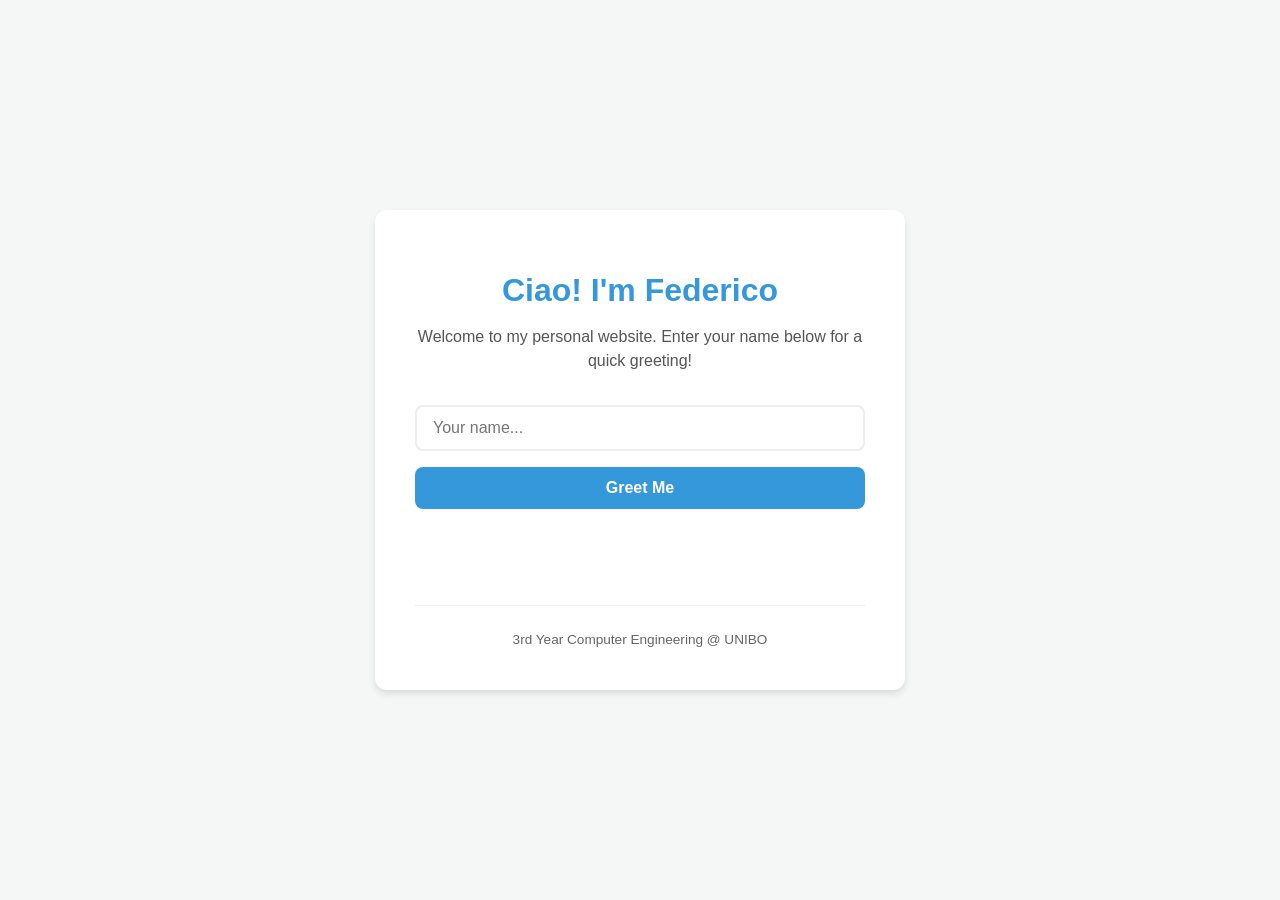
==== index.html @ b223362f "Initial setup: Personal website boilerplate with GitHub Pages workflow" ====
<!DOCTYPE html>
<html lang="en">
<head>
    <meta charset="UTF-8">
    <meta name="viewport" content="width=device-width, initial-scale=1.0">
    <title>Federico Porpora | Personal Website</title>
    <link rel="stylesheet" href="style.css">
</head>
<body>
    <div class="container">
        <h1>Ciao! I'm Federico</h1>
        <p>Welcome to my personal website. Enter your name below for a quick greeting!</p>
        
        <div class="form-group">
            <input type="text" id="nameInput" placeholder="Your name..." autocomplete="off">
            <button id="greetButton">Greet Me</button>
        </div>
        
        <div id="greetingMessage" class="message-area"></div>
        
        <div class="footer">
            <p>3rd Year Computer Engineering @ UNIBO</p>
        </div>
    </div>
    <script src="script.js"></script>
</body>
</html>
---- style.css ----
:root {
    --primary-color: #3498db;
    --hover-color: #2980b9;
    --bg-color: #f4f7f6;
    --card-bg: #ffffff;
    --text-color: #333333;
    --footer-text: #666;
}

body {
    font-family: -apple-system, BlinkMacSystemFont, "Segoe UI", Roboto, Helvetica, Arial, sans-serif;
    background-color: var(--bg-color);
    color: var(--text-color);
    display: flex;
    justify-content: center;
    align-items: center;
    height: 100vh;
    margin: 0;
}

.container {
    background-color: var(--card-bg);
    padding: 2.5rem;
    border-radius: 12px;
    box-shadow: 0 4px 6px rgba(0, 0, 0, 0.1);
    text-align: center;
    max-width: 450px;
    width: 90%;
}

h1 {
    margin-bottom: 0.5rem;
    color: var(--primary-color);
}

p {
    margin-bottom: 2rem;
    color: #555;
    line-height: 1.5;
}

.form-group {
    display: flex;
    flex-direction: column;
    gap: 1rem;
}

input[type="text"] {
    padding: 12px 16px;
    border: 2px solid #eee;
    border-radius: 8px;
    font-size: 1rem;
    outline: none;
    transition: border-color 0.3s;
}

input[type="text"]:focus {
    border-color: var(--primary-color);
}

button {
    padding: 12px 24px;
    background-color: var(--primary-color);
    color: white;
    border: none;
    border-radius: 8px;
    font-size: 1rem;
    font-weight: 600;
    cursor: pointer;
    transition: background-color 0.3s, transform 0.1s;
}

button:hover {
    background-color: var(--hover-color);
}

button:active {
    transform: scale(0.98);
}

.message-area {
    margin-top: 2rem;
    font-size: 1.25rem;
    font-weight: 500;
    min-height: 1.5rem;
}

.footer {
    margin-top: 2.5rem;
    padding-top: 1.5rem;
    border-top: 1px solid #eee;
}

.footer p {
    font-size: 0.85rem;
    color: var(--footer-text);
    margin: 0;
}
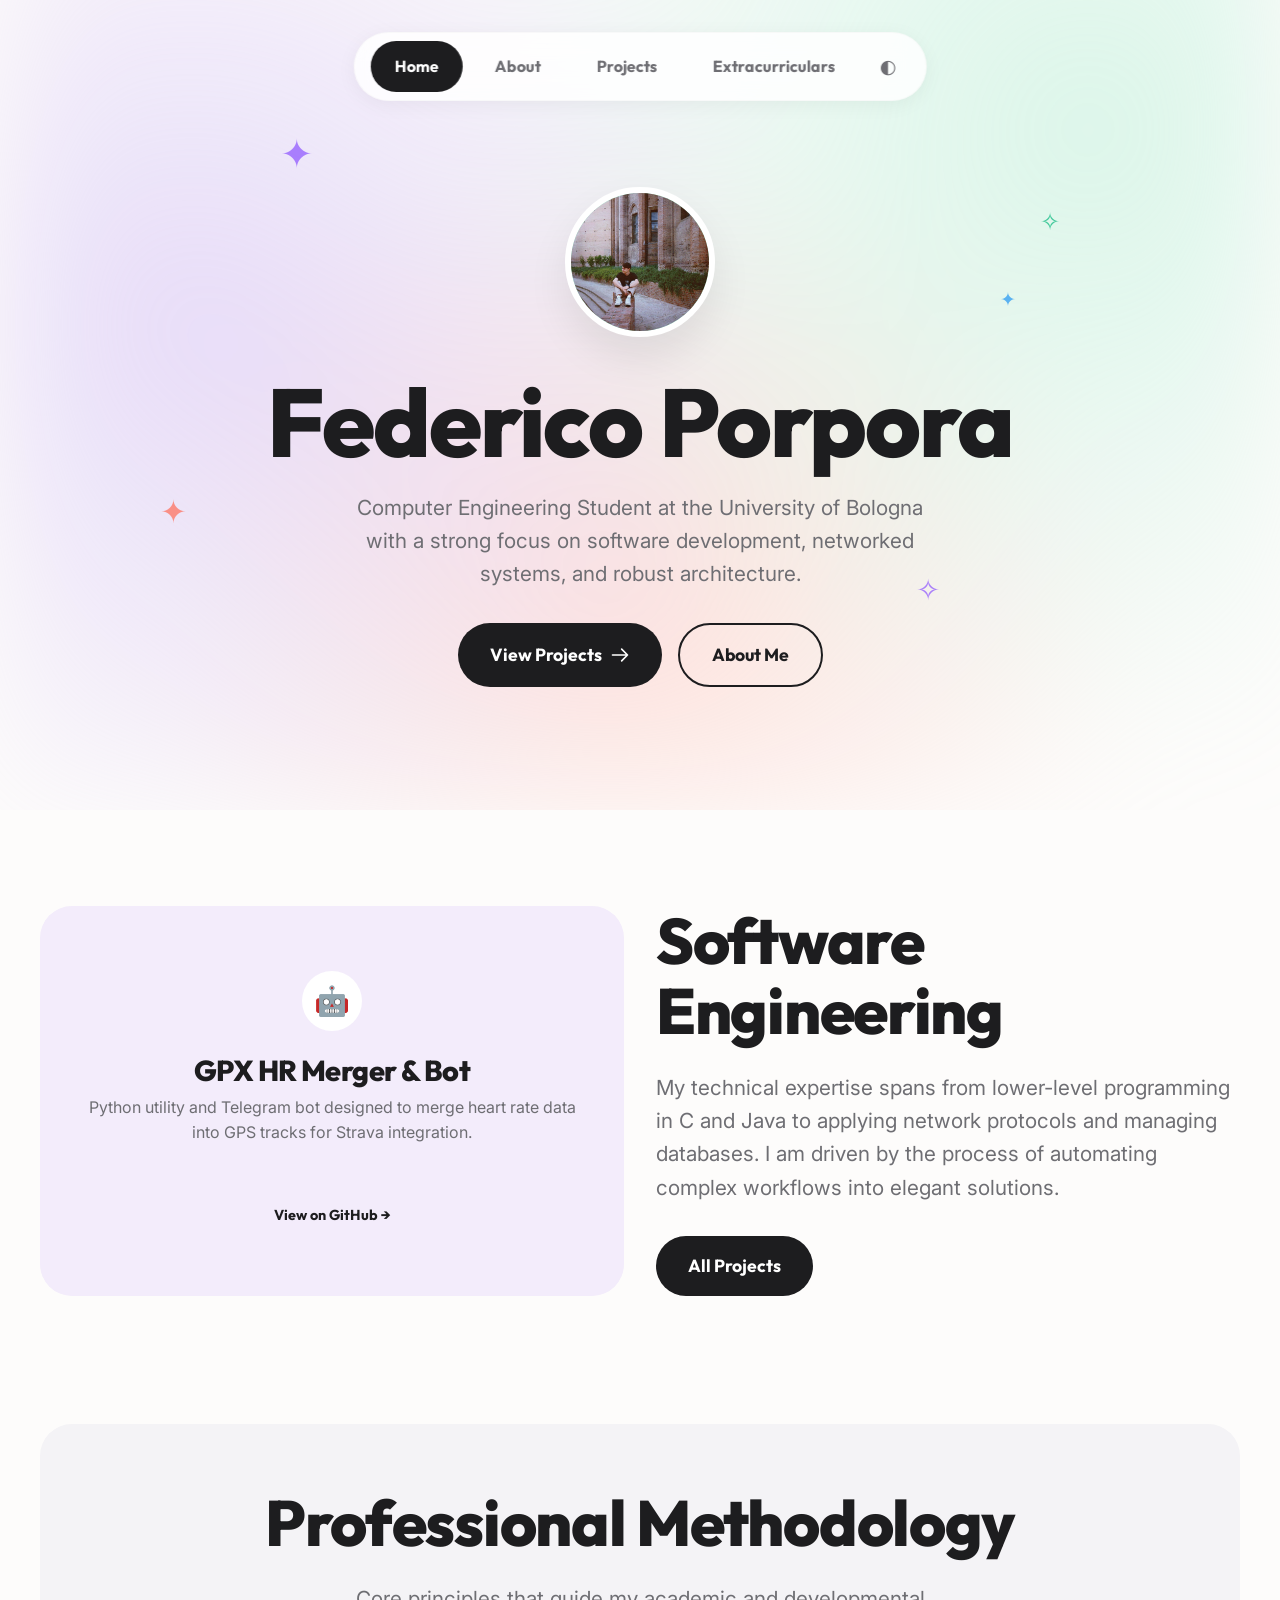
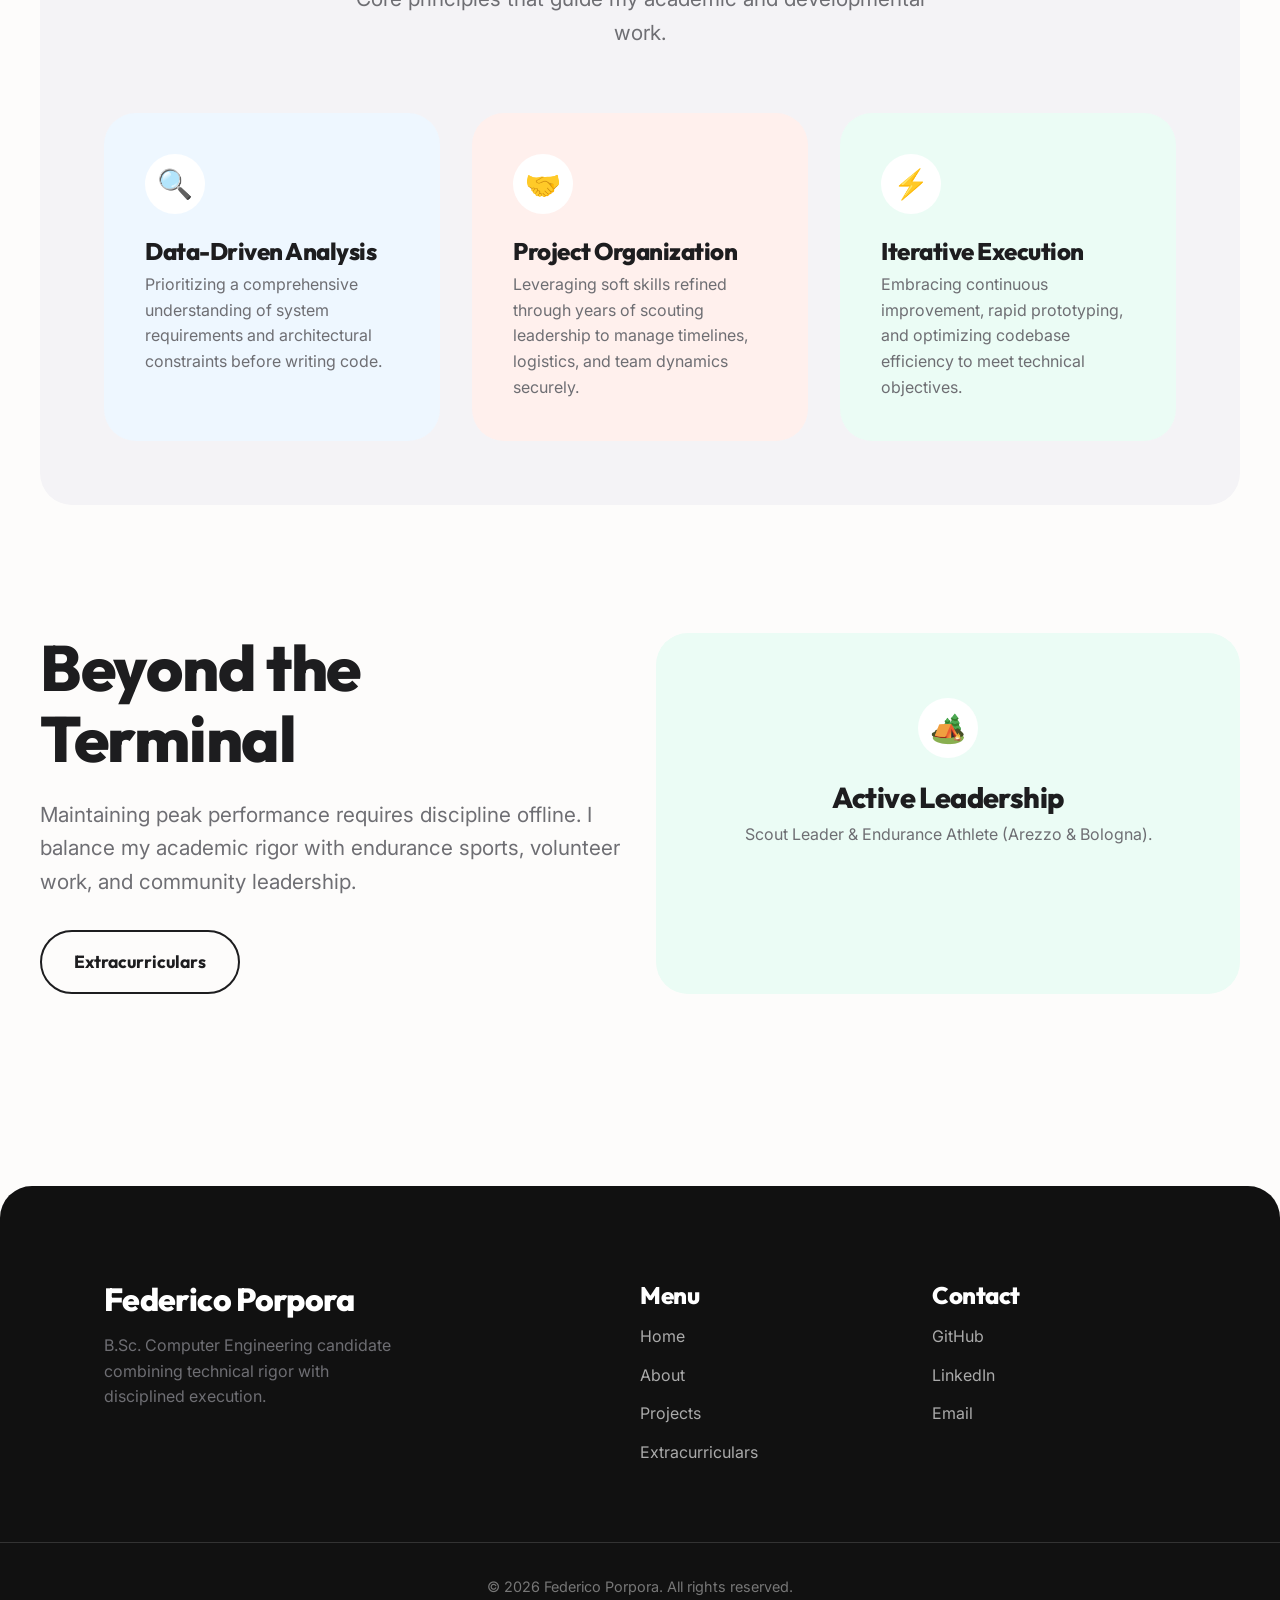
==== commit 1e5c46a7: "updated website following cv" ====
--- a/index.html
+++ b/index.html
@@ -3,25 +3,128 @@
 <head>
     <meta charset="UTF-8">
     <meta name="viewport" content="width=device-width, initial-scale=1.0">
-    <title>Federico Porpora | Personal Website</title>
+    <title>Federico Porpora | Computer Engineer</title>
+    <link href="https://fonts.googleapis.com/css2?family=Inter:wght@400;500;700&family=Outfit:wght@700;800;900&display=swap" rel="stylesheet">
     <link rel="stylesheet" href="style.css">
 </head>
 <body>
-    <div class="container">
-        <h1>Ciao! I'm Federico</h1>
-        <p>Welcome to my personal website. Enter your name below for a quick greeting!</p>
-        
-        <div class="form-group">
-            <input type="text" id="nameInput" placeholder="Your name..." autocomplete="off">
-            <button id="greetButton">Greet Me</button>
+    <nav>
+        <a href="index.html" class="active">Home</a>
+        <a href="about.html">About</a>
+        <a href="projects.html">Projects</a>
+        <a href="hobbies.html">Extracurriculars</a>
+        <button id="theme-toggle" class="theme-toggle" aria-label="Toggle dark mode">◐</button>
+    </nav>
+    <main>
+        <div class="hero-wrapper">
+            <div class="hero-gradient"></div>
+            <section class="hero container hero-content">
+                <div class="star">✦</div>
+                <div class="star">✧</div>
+                <div class="star">✦</div>
+                <div class="star">✧</div>
+                <div class="star">✦</div>
+                
+                <div class="avatar-container reveal">
+                    <img src="assets/profile.jpg" alt="Federico Porpora" style="width: 100%; height: 100%; object-fit: cover; object-position: center;">
+                </div>
+                <h1 class="hero-title reveal" style="transition-delay: 0.1s;">Federico Porpora</h1>
+                <p class="lead-text reveal" style="transition-delay: 0.2s;">Computer Engineering Student at the University of Bologna with a strong focus on software development, networked systems, and robust architecture.</p>
+                <div class="hero-btns reveal" style="transition-delay: 0.3s;">
+                    <a href="projects.html" class="btn btn-primary">
+                        View Projects
+                        <svg fill="none" stroke="currentColor" viewBox="0 0 24 24" xmlns="http://www.w3.org/2000/svg"><path stroke-linecap="round" stroke-linejoin="round" stroke-width="2" d="M14 5l7 7m0 0l-7 7m7-7H3"></path></svg>
+                    </a>
+                    <a href="about.html" class="btn btn-outline">About Me</a>
+                </div>
+            </section>
         </div>
-        
-        <div id="greetingMessage" class="message-area"></div>
-        
-        <div class="footer">
-            <p>3rd Year Computer Engineering @ UNIBO</p>
+
+        <section class="section-pad container reveal" style="margin-bottom: 2rem;">
+            <div class="grid-2 align-center">
+                <!-- Highlighted GPX Merger -->
+                <div class="bento-card card-purple text-center" style="padding: 4rem 2rem;">
+                    <div class="card-icon" style="margin: 0 auto 1.5rem;">🤖</div>
+                    <h3 class="card-title">GPX HR Merger & Bot</h3>
+                    <p class="card-desc">Python utility and Telegram bot designed to merge heart rate data into GPS tracks for Strava integration.</p>
+                    <a href="https://github.com/federicoporpora/gpx-telegram-bot" target="_blank" class="project-link" style="font-size: 0.9rem;">View on GitHub &rarr;</a>
+                </div>
+                <div>
+                    <h2 class="section-title">Software Engineering</h2>
+                    <p class="lead-text" style="margin-bottom: 2rem;">My technical expertise spans from lower-level programming in C and Java to applying network protocols and managing databases. I am driven by the process of automating complex workflows into elegant solutions.</p>
+                    <a href="projects.html" class="btn btn-primary">All Projects</a>
+                </div>
+            </div>
+        </section>
+
+        <section class="section-pad container bg-alt reveal" style="padding: 4rem 5%; border-radius: var(--border-radius-lg); margin-bottom: 2rem;">
+            <div class="text-center mb-4">
+                <h2 class="section-title">Professional Methodology</h2>
+                <p class="lead-text" style="margin: 0 auto;">Core principles that guide my academic and developmental work.</p>
+            </div>
+            <div class="grid-3">
+                <div class="bento-card card-blue">
+                    <div class="card-icon">🔍</div>
+                    <h3 class="card-title" style="font-size: 1.5rem;">Data-Driven Analysis</h3>
+                    <p class="card-desc">Prioritizing a comprehensive understanding of system requirements and architectural constraints before writing code.</p>
+                </div>
+                <div class="bento-card card-coral">
+                    <div class="card-icon">🤝</div>
+                    <h3 class="card-title" style="font-size: 1.5rem;">Project Organization</h3>
+                    <p class="card-desc">Leveraging soft skills refined through years of scouting leadership to manage timelines, logistics, and team dynamics securely.</p>
+                </div>
+                <div class="bento-card card-mint">
+                    <div class="card-icon">⚡</div>
+                    <h3 class="card-title" style="font-size: 1.5rem;">Iterative Execution</h3>
+                    <p class="card-desc">Embracing continuous improvement, rapid prototyping, and optimizing codebase efficiency to meet technical objectives.</p>
+                </div>
+            </div>
+        </section>
+
+        <section class="section-pad container reveal" style="margin-bottom: 4rem;">
+            <div class="grid-2 align-center">
+                <div>
+                    <h2 class="section-title">Beyond the Terminal</h2>
+                    <p class="lead-text" style="margin-bottom: 2rem;">Maintaining peak performance requires discipline offline. I balance my academic rigor with endurance sports, volunteer work, and community leadership.</p>
+                    <a href="hobbies.html" class="btn btn-outline">Extracurriculars</a>
+                </div>
+                <div class="bento-card card-mint text-center" style="padding: 4rem 2rem;">
+                    <div class="card-icon" style="margin: 0 auto 1.5rem;">🏕️</div>
+                    <h3 class="card-title">Active Leadership</h3>
+                    <p class="card-desc">Scout Leader & Endurance Athlete (Arezzo & Bologna).</p>
+                </div>
+            </div>
+        </section>
+    </main>
+
+    <footer>
+        <div class="container footer-grid">
+            <div>
+                <h4 class="footer-title">Federico Porpora</h4>
+                <p style="color: var(--text-muted); max-width: 300px;">B.Sc. Computer Engineering candidate combining technical rigor with disciplined execution.</p>
+            </div>
+            <div>
+                <h4 class="footer-title" style="font-size: 1.5rem;">Menu</h4>
+                <ul class="footer-list">
+                    <li><a href="index.html">Home</a></li>
+                    <li><a href="about.html">About</a></li>
+                    <li><a href="projects.html">Projects</a></li>
+                    <li><a href="hobbies.html">Extracurriculars</a></li>
+                </ul>
+            </div>
+            <div>
+                <h4 class="footer-title" style="font-size: 1.5rem;">Contact</h4>
+                <ul class="footer-list">
+                    <li><a href="https://github.com/federicoporpora" target="_blank">GitHub</a></li>
+                    <li><a href="https://linkedin.com/in/federicoporpora" target="_blank">LinkedIn</a></li>
+                    <li><a href="mailto:porporafederico@gmail.com">Email</a></li>
+                </ul>
+            </div>
         </div>
-    </div>
+        <div class="footer-bottom">
+            &copy; <span id="current-year">2026</span> Federico Porpora. All rights reserved.
+        </div>
+    </footer>
     <script src="script.js"></script>
 </body>
 </html>
--- a/style.css
+++ b/style.css
@@ -1,98 +1,404 @@
+/* style.css */
 :root {
-    --primary-color: #3498db;
-    --hover-color: #2980b9;
-    --bg-color: #f4f7f6;
+    --bg: #fdfcfb;
+    --bg-alt: #f4f3f6;
+    --text-main: #1d1d1f;
+    --text-muted: #6e6e73;
+    
+    --accent-purple: #cbb4f6;
+    --accent-purple-dark: #8c52ff;
+    
+    --accent-mint: #b0eed4;
+    --accent-mint-dark: #00b67a;
+    
+    --accent-coral: #ffc4ba;
+    --accent-coral-dark: #ff6b57;
+    
+    --accent-blue: #bde0fe;
+    --accent-blue-dark: #2196f3;
+
+    --btn-bg: #1d1d1f;
+    --btn-text: #ffffff;
+    
+    --nav-bg: rgba(255, 255, 255, 0.85);
+
+    --border-radius-lg: 32px;
+    --border-radius-md: 20px;
+    --border-radius-sm: 12px;
+    
+    --transition: all 0.3s cubic-bezier(0.25, 0.8, 0.25, 1);
+    
     --card-bg: #ffffff;
-    --text-color: #333333;
-    --footer-text: #666;
-}
-
+    --card-border: rgba(0,0,0,0.04);
+    
+    --icon-bg: #ffffff;
+    --icon-color: #1d1d1f;
+
+    --card-purple-bg: #f3ecfb;
+    --card-mint-bg: #ebfcf5;
+    --card-coral-bg: #fff0ed;
+    --card-blue-bg: #eef7ff;
+    
+    --footer-bg: #111111;
+    --footer-text: #ffffff;
+}
+
+[data-theme="dark"] {
+    --bg: #111111;
+    --bg-alt: #161618;
+    --text-main: #f5f5f7;
+    --text-muted: #a1a1a6;
+    
+    --accent-purple: #5e3a96;
+    --accent-purple-dark: #9f7aea;
+    
+    --accent-mint: #257a5e;
+    --accent-mint-dark: #48bb78;
+    
+    --accent-coral: #964232;
+    --accent-coral-dark: #f56565;
+    
+    --accent-blue: #2a6496;
+    --accent-blue-dark: #4299e1;
+
+    --btn-bg: #f5f5f7;
+    --btn-text: #111111;
+    
+    --nav-bg: rgba(20, 20, 20, 0.85);
+    
+    --card-bg: #1c1c1e;
+    --card-border: rgba(255,255,255,0.05);
+    
+    --icon-bg: #333333;
+    --icon-color: #ffffff;
+
+    --card-purple-bg: #2a1f3d;
+    --card-mint-bg: #1f3d32;
+    --card-coral-bg: #3d231f;
+    --card-blue-bg: #1f2a3d;
+    
+    --footer-bg: #000000;
+}
+/* Base */
+* { box-sizing: border-box; margin: 0; padding: 0; }
 body {
-    font-family: -apple-system, BlinkMacSystemFont, "Segoe UI", Roboto, Helvetica, Arial, sans-serif;
-    background-color: var(--bg-color);
-    color: var(--text-color);
-    display: flex;
+    font-family: 'Inter', sans-serif;
+    background-color: var(--bg);
+    color: var(--text-main);
+    line-height: 1.6;
+    overflow-x: hidden;
+    transition: background-color 0.3s ease, color 0.3s ease;
+}
+
+.bg-alt { background-color: var(--bg-alt) !important; }
+
+h1, h2, h3, h4, h5, h6, .brand-font {
+    font-family: 'Outfit', sans-serif;
+    font-weight: 800;
+    line-height: 1.1;
+    letter-spacing: -0.02em;
+}
+
+a { text-decoration: none; color: inherit; }
+img { max-width: 100%; display: block; }
+.container { max-width: 1200px; margin: 0 auto; padding: 0 5%; }
+.text-center { text-align: center; }
+
+/* Typography */
+.hero-title { font-size: clamp(3rem, 8vw, 6rem); margin-bottom: 1rem; color: var(--text-main); }
+.section-title { font-size: clamp(2.5rem, 5vw, 4rem); margin-bottom: 1.5rem; color: var(--text-main); }
+.lead-text { font-size: clamp(1.1rem, 2vw, 1.3rem); color: var(--text-muted); max-width: 600px; }
+.bold-muted { font-weight: 700; color: var(--text-muted); text-transform: uppercase; letter-spacing: 0.05em; font-size: 0.9rem; }
+
+/* Navigation */
+nav {
+    position: fixed;
+    top: 2rem;
+    left: 50%;
+    transform: translateX(-50%);
+    background: var(--nav-bg);
+    backdrop-filter: blur(12px);
+    -webkit-backdrop-filter: blur(12px);
+    padding: 0.5rem 1rem;
+    border-radius: 100px;
+    box-shadow: 0 4px 20px rgba(0,0,0,0.05);
+    z-index: 1000;
+    display: flex;
+    gap: 0.5rem;
+    border: 1px solid rgba(0,0,0,0.02);
+    align-items: center;
+}
+nav a {
+    font-family: 'Outfit', sans-serif;
+    font-weight: 700;
+    padding: 0.8rem 1.5rem;
+    border-radius: 100px;
+    color: var(--text-muted);
+    transition: var(--transition);
+}
+nav a:hover { color: var(--text-main); }
+nav a.active {
+    background: var(--btn-bg);
+    color: var(--btn-text);
+}
+.theme-toggle {
+    background: none;
+    border: none;
+    font-size: 1.2rem;
+    cursor: pointer;
+    color: var(--text-muted);
+    padding: 0.5rem 0.8rem;
+    display: flex;
+    align-items: center;
+    border-radius: 100px;
+    transition: var(--transition);
+}
+.theme-toggle:hover {
+    color: var(--text-main);
+    transform: rotate(15deg);
+}
+
+@media (max-width: 768px) {
+    nav a { padding: 0.6rem 0.8rem; font-size: 0.9rem; }
+    nav { top: 1rem; width: 95%; justify-content: center; }
+}
+
+/* Hero Wrapper & Gradients */
+.hero-wrapper {
+    position: relative;
+    overflow: hidden;
+    background: transparent;
+}
+
+.hero-gradient {
+    position: absolute;
+    top: -20%;
+    left: 0;
+    width: 100%;
+    height: 120%;
+    background: radial-gradient(circle at 15% 50%, rgba(203, 180, 246, 0.45), transparent 50%),
+                radial-gradient(circle at 85% 30%, rgba(176, 238, 212, 0.45), transparent 50%),
+                radial-gradient(circle at 50% 80%, rgba(255, 196, 186, 0.45), transparent 50%);
+    filter: blur(60px);
+    z-index: 0;
+    pointer-events: none;
+    transition: background 0.5s ease;
+}
+
+[data-theme="dark"] .hero-gradient {
+    background: radial-gradient(circle at 15% 50%, rgba(94, 58, 150, 0.3), transparent 50%),
+                radial-gradient(circle at 85% 30%, rgba(37, 122, 94, 0.3), transparent 50%),
+                radial-gradient(circle at 50% 80%, rgba(150, 66, 50, 0.3), transparent 50%);
+}
+
+.hero-content {
+    position: relative;
+    z-index: 1;
+}
+
+.hero {
+    min-height: 90vh;
+    display: flex;
+    flex-direction: column;
+    align-items: center;
     justify-content: center;
+    padding-top: 8rem;
+    padding-bottom: 4rem;
+    text-align: center;
+}
+
+/* Floating Stars */
+.star {
+    position: absolute;
+    color: var(--accent-purple-dark);
+    font-size: 1.5rem;
+    animation: float 6s ease-in-out infinite;
+    opacity: 0.7;
+    z-index: 0;
+}
+.star:nth-child(1) { top: 15%; left: 20%; animation-delay: 0s; font-size: 2.5rem;}
+.star:nth-child(2) { top: 25%; right: 15%; animation-delay: 1s; font-size: 1.5rem; color: var(--accent-mint-dark);}
+.star:nth-child(3) { top: 60%; left: 10%; animation-delay: 2s; font-size: 2rem; color: var(--accent-coral-dark);}
+.star:nth-child(4) { top: 70%; right: 25%; animation-delay: 3s; font-size: 1.8rem; }
+.star:nth-child(5) { top: 35%; left: 80%; animation-delay: 4s; font-size: 1.2rem; color: var(--accent-blue-dark);}
+
+@keyframes float {
+    0% { transform: translateY(0px) rotate(0deg); }
+    50% { transform: translateY(-20px) rotate(10deg); }
+    100% { transform: translateY(0px) rotate(0deg); }
+}
+
+.hero-btns {
+    display: flex;
+    gap: 1rem;
+    margin-top: 2rem;
+    justify-content: center;
+    flex-wrap: wrap;
+}
+
+/* Buttons */
+.btn {
+    display: inline-flex;
     align-items: center;
-    height: 100vh;
-    margin: 0;
-}
-
-.container {
-    background-color: var(--card-bg);
+    justify-content: center;
+    padding: 1rem 2rem;
+    font-family: 'Outfit', sans-serif;
+    font-weight: 700;
+    font-size: 1.1rem;
+    border-radius: 100px;
+    transition: var(--transition);
+    border: none;
+    cursor: pointer;
+    gap: 0.5rem;
+}
+.btn svg { width: 20px; height: 20px; }
+.btn-primary {
+    background: var(--btn-bg);
+    color: var(--btn-text);
+}
+.btn-primary:hover {
+    transform: translateY(-3px) scale(1.02);
+    box-shadow: 0 10px 20px rgba(0,0,0,0.1);
+}
+.btn-outline {
+    background: transparent;
+    border: 2px solid var(--text-main);
+    color: var(--text-main);
+}
+.btn-outline:hover {
+    background: var(--text-main);
+    color: var(--btn-text);
+    transform: translateY(-3px) scale(1.02);
+}
+
+/* Avatars & Images */
+.avatar-container {
+    width: 150px;
+    height: 150px;
+    margin: 0 auto 2rem;
+    border-radius: 50%;
+    overflow: hidden;
+    background: var(--accent-mint);
+    border: 6px solid var(--card-bg);
+    box-shadow: 0 20px 40px rgba(0,0,0,0.08);
+}
+.avatar-container img { width: 100%; height: 100%; object-fit: cover; }
+.arch-container {
+    border-radius: 200px 200px 0 0;
+    overflow: hidden;
+    background: var(--accent-blue);
+    position: relative;
+    aspect-ratio: 3/4;
+    width: 100%;
+    max-width: 400px;
+    margin: 0 auto;
+    border: 8px solid var(--card-bg);
+    box-shadow: 0 20px 40px rgba(0,0,0,0.05);
+}
+
+/* Grid Layouts */
+.grid-2, .grid-3, .grid-4 { display: grid; grid-template-columns: 1fr; gap: 2rem; }
+@media (min-width: 768px) {
+    .grid-2 { grid-template-columns: 1fr 1fr; }
+    .grid-3 { grid-template-columns: repeat(3, 1fr); }
+    .grid-4 { grid-template-columns: repeat(2, 1fr); gap: 2rem; }
+}
+@media (min-width: 1024px) {
+    .grid-4 { grid-template-columns: repeat(4, 1fr); }
+}
+
+/* Cards */
+.bento-card {
+    background: var(--card-bg);
+    border-radius: var(--border-radius-lg);
     padding: 2.5rem;
-    border-radius: 12px;
-    box-shadow: 0 4px 6px rgba(0, 0, 0, 0.1);
-    text-align: center;
-    max-width: 450px;
-    width: 90%;
-}
-
-h1 {
-    margin-bottom: 0.5rem;
-    color: var(--primary-color);
-}
-
-p {
-    margin-bottom: 2rem;
-    color: #555;
-    line-height: 1.5;
-}
-
-.form-group {
+    transition: var(--transition);
+    position: relative;
+    overflow: hidden;
+    border: 1px solid var(--card-border);
     display: flex;
     flex-direction: column;
-    gap: 1rem;
-}
-
-input[type="text"] {
-    padding: 12px 16px;
-    border: 2px solid #eee;
-    border-radius: 8px;
-    font-size: 1rem;
-    outline: none;
-    transition: border-color 0.3s;
-}
-
-input[type="text"]:focus {
-    border-color: var(--primary-color);
-}
-
-button {
-    padding: 12px 24px;
-    background-color: var(--primary-color);
-    color: white;
-    border: none;
-    border-radius: 8px;
-    font-size: 1rem;
-    font-weight: 600;
-    cursor: pointer;
-    transition: background-color 0.3s, transform 0.1s;
-}
-
-button:hover {
-    background-color: var(--hover-color);
-}
-
-button:active {
-    transform: scale(0.98);
-}
-
-.message-area {
-    margin-top: 2rem;
-    font-size: 1.25rem;
-    font-weight: 500;
-    min-height: 1.5rem;
-}
-
-.footer {
-    margin-top: 2.5rem;
-    padding-top: 1.5rem;
-    border-top: 1px solid #eee;
-}
-
-.footer p {
-    font-size: 0.85rem;
-    color: var(--footer-text);
-    margin: 0;
-}
+    height: 100%;
+}
+.bento-card:hover {
+    transform: translateY(-5px);
+    box-shadow: 0 20px 40px rgba(0,0,0,0.05);
+}
+.card-icon {
+    width: 60px;
+    height: 60px;
+    border-radius: 50%;
+    display: flex;
+    align-items: center;
+    justify-content: center;
+    font-size: 1.8rem;
+    margin-bottom: 1.5rem;
+    background: var(--icon-bg);
+    color: var(--icon-color);
+}
+.card-title { font-size: 1.8rem; margin-bottom: 0.5rem; color: var(--text-main); }
+.card-desc { color: var(--text-muted); flex-grow: 1; }
+
+.card-purple { background-color: var(--card-purple-bg); border-color: transparent; }
+.card-mint { background-color: var(--card-mint-bg); border-color: transparent; }
+.card-coral { background-color: var(--card-coral-bg); border-color: transparent; }
+.card-blue { background-color: var(--card-blue-bg); border-color: transparent; }
+
+/* Timeline */
+.timeline { position: relative; padding-left: 2rem; border-left: 3px solid var(--accent-purple); margin: 3rem 0; }
+.timeline-item { position: relative; margin-bottom: 3rem; }
+.timeline-dot {
+    position: absolute; left: -2.7rem; top: 0; width: 20px; height: 20px;
+    border-radius: 50%; background: var(--bg); border: 4px solid var(--accent-purple);
+}
+.timeline-date { font-family: 'Outfit'; font-weight: 800; color: var(--accent-purple-dark); font-size: 1.2rem; margin-bottom: 0.2rem; }
+.timeline-title { font-size: 1.4rem; margin-bottom: 0.5rem; color: var(--text-main); }
+
+/* Tags */
+.tag-container { display: flex; flex-wrap: wrap; gap: 0.8rem; margin-top: 1.5rem; }
+.tag {
+    background: var(--card-bg); padding: 0.6rem 1.2rem; border-radius: 100px;
+    font-family: 'Outfit'; font-size: 0.9rem; font-weight: 700;
+    box-shadow: 0 4px 10px rgba(0,0,0,0.03); color: var(--text-main); border: 1px solid var(--card-border);
+}
+
+/* Footer */
+footer {
+    background: var(--footer-bg); color: var(--footer-text);
+    padding: 6rem 0 3rem; margin-top: 6rem;
+    border-radius: var(--border-radius-lg) var(--border-radius-lg) 0 0;
+}
+.footer-grid { display: grid; grid-template-columns: 1fr; gap: 3rem; }
+@media (min-width: 768px) { .footer-grid { grid-template-columns: 2fr 1fr 1fr; } }
+.footer-title { font-size: 2rem; margin-bottom: 1rem; color: var(--footer-text);}
+footer a { color: #aaa; transition: var(--transition); }
+footer a:hover { color: var(--footer-text); }
+.footer-bottom { border-top: 1px solid #333; margin-top: 4rem; padding-top: 2rem; color: #777; font-size: 0.9rem; text-align: center; }
+.footer-list { list-style: none; }
+.footer-list li { margin-bottom: 0.8rem; }
+
+/* Utilities */
+.mb-1 { margin-bottom: 1rem; }
+.mb-2 { margin-bottom: 2rem; }
+.mb-3 { margin-bottom: 3rem; }
+.mb-4 { margin-bottom: 4rem; }
+.mt-2 { margin-top: 2rem; }
+.mt-4 { margin-top: 4rem; }
+.section-pad { padding: 6rem 0; }
+.align-center { align-items: center; }
+
+/* Animations */
+.reveal {
+    opacity: 0; transform: translateY(40px);
+    transition: all 0.8s cubic-bezier(0.25, 0.8, 0.25, 1);
+}
+.reveal.active { opacity: 1; transform: translateY(0); }
+
+/* Specific elements */
+.project-link {
+    display: inline-block; margin-top: 1.5rem;
+    font-family: 'Outfit'; font-weight: 700; color: inherit;
+    border-bottom: 2px solid transparent; padding-bottom: 2px;
+    transition: var(--transition);
+}
+.project-link:hover { border-bottom-color: currentColor; }
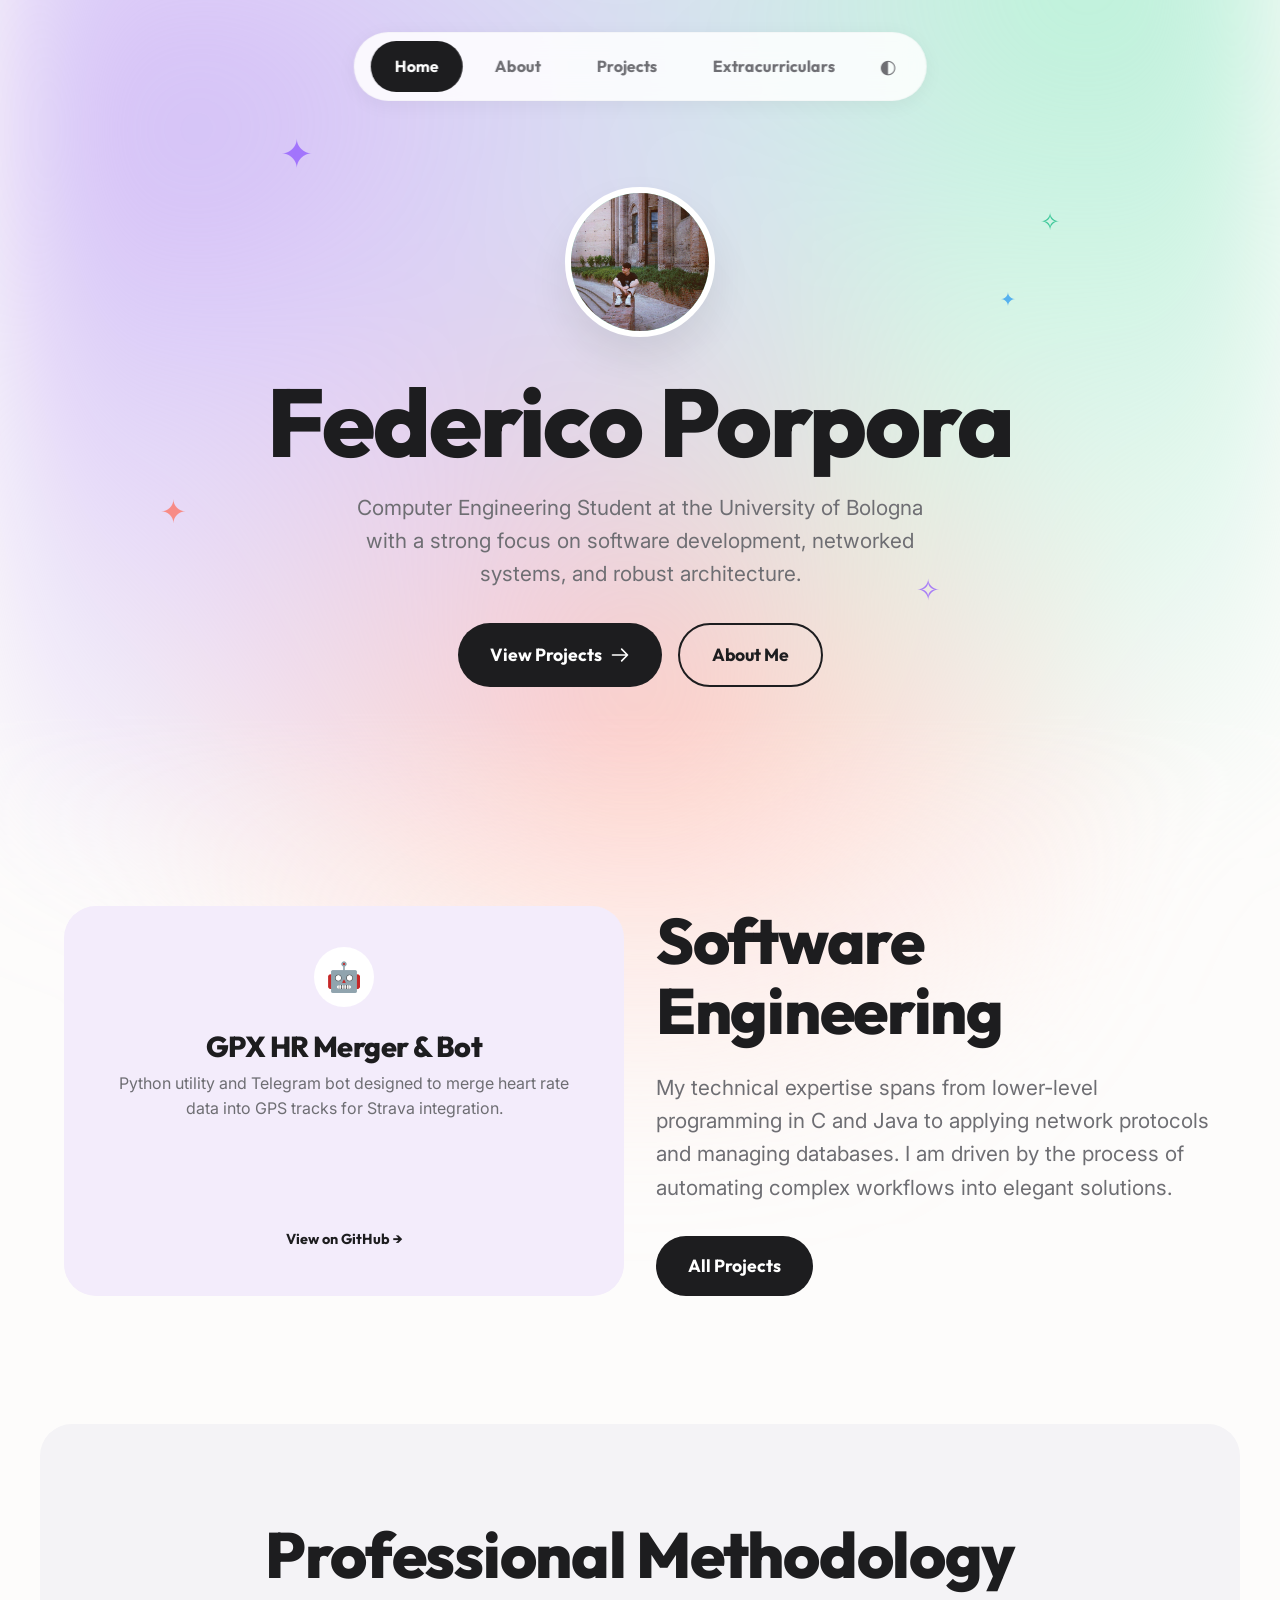
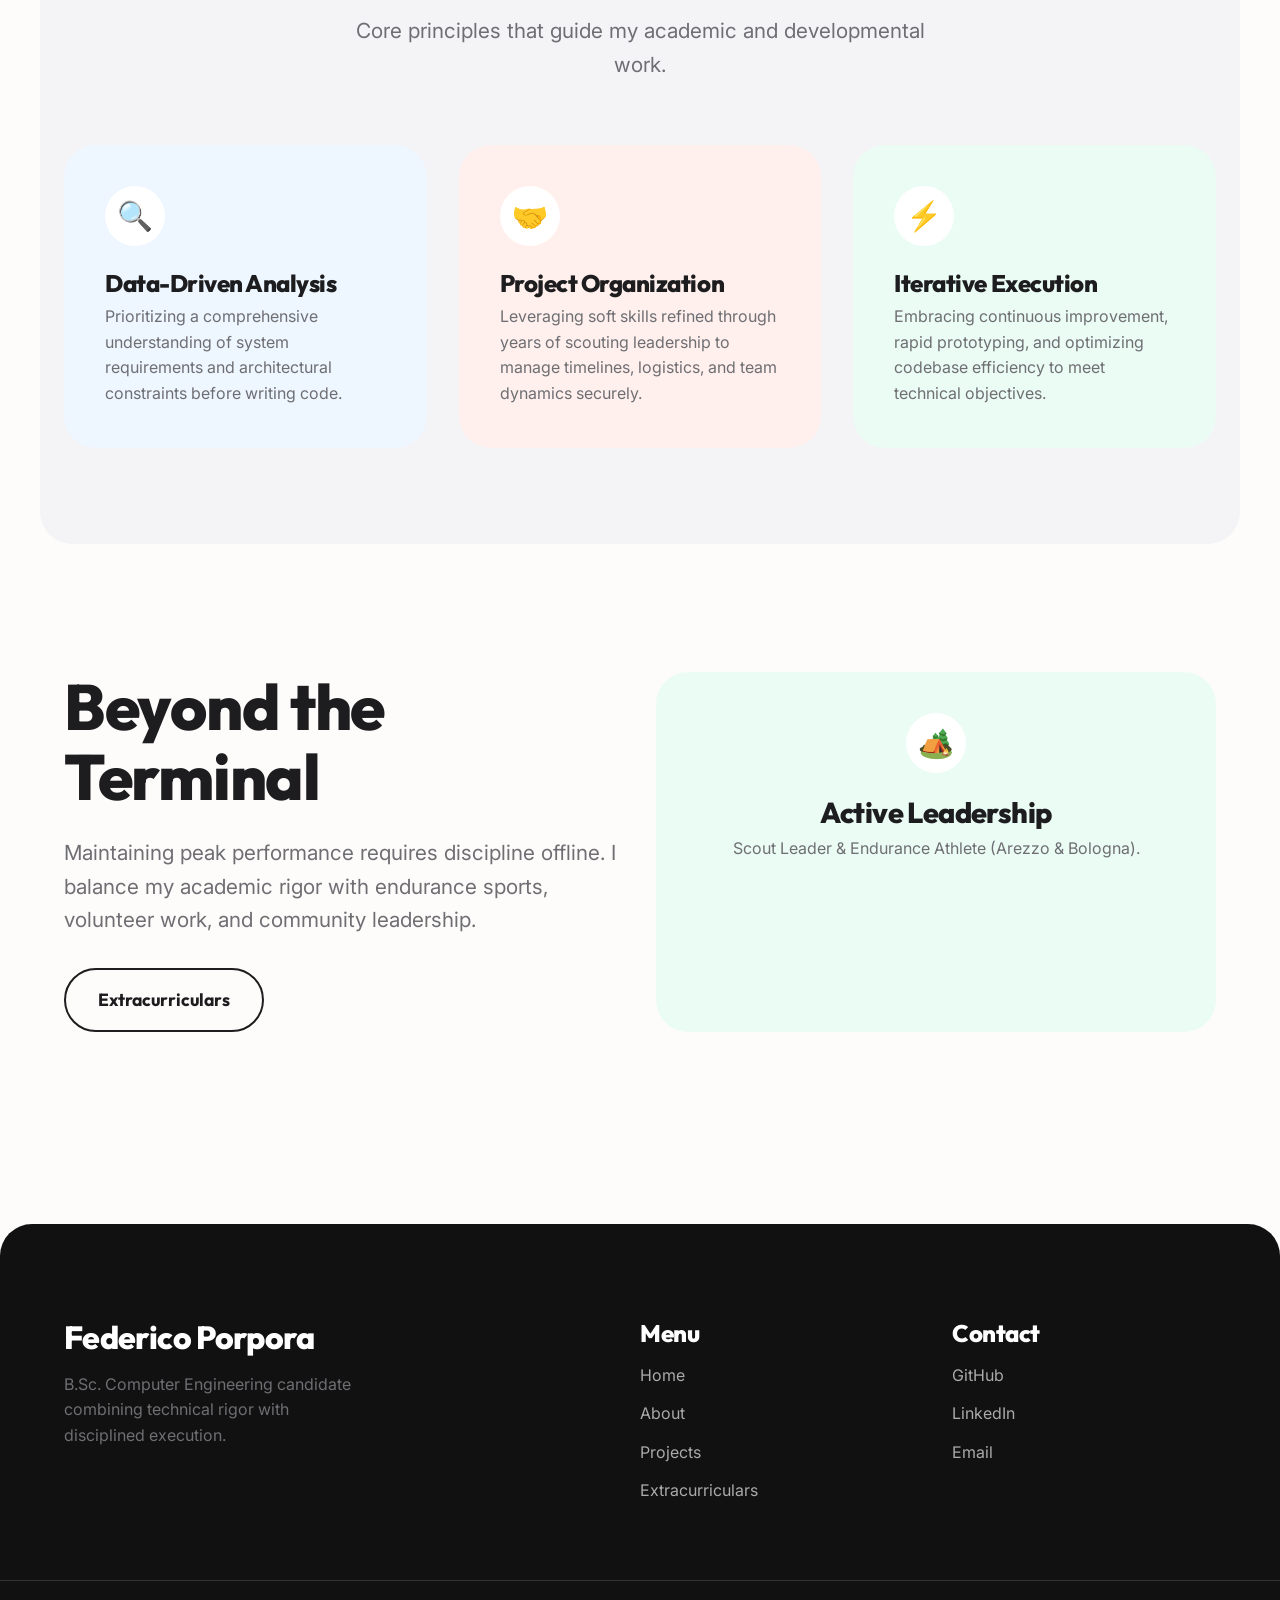
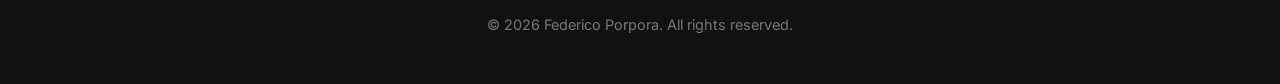
==== commit a137115b: "modified background and better mobile compatibility" ====
--- a/index.html
+++ b/index.html
@@ -4,15 +4,43 @@
     <meta charset="UTF-8">
     <meta name="viewport" content="width=device-width, initial-scale=1.0">
     <title>Federico Porpora | Computer Engineer</title>
+    <meta name="google-site-verification" content="fRFNBcerL5jtZnPcIfQKvz9W2YkUHqF5e4s7ycSgCk0" />
+    <meta name="description" content="Official website of Federico Porpora, a Computer Engineering student at the University of Bologna. Exploring software development, networked systems, and robust architecture.">
+    <meta name="keywords" content="Federico Porpora, Computer Engineer, Software Development, UNIBO, Networked Systems, Python, Java, C, Web Development, Arezzo">
+    <link rel="canonical" href="https://federicoporpora.github.io/">
     <link href="https://fonts.googleapis.com/css2?family=Inter:wght@400;500;700&family=Outfit:wght@700;800;900&display=swap" rel="stylesheet">
     <link rel="stylesheet" href="style.css">
+    <script type="application/ld+json">
+    {
+      "@context": "https://schema.org",
+      "@type": "Person",
+      "name": "Federico Porpora",
+      "url": "https://federicoporpora.github.io/",
+      "sameAs": [
+        "https://github.com/federicoporpora",
+        "https://linkedin.com/in/federicoporpora"
+      ],
+      "jobTitle": "Computer Engineering Student",
+      "alumniOf": {
+        "@type": "CollegeOrUniversity",
+        "name": "Alma Mater Studiorum - Università di Bologna"
+      },
+      "address": {
+        "@type": "PostalAddress",
+        "addressLocality": "Arezzo",
+        "addressRegion": "Toscana",
+        "addressCountry": "IT"
+      },
+      "description": "Computer Engineering student at UNIBO focusing on software architecture and community leadership."
+    }
+    </script>
 </head>
 <body>
     <nav>
         <a href="index.html" class="active">Home</a>
         <a href="about.html">About</a>
         <a href="projects.html">Projects</a>
-        <a href="hobbies.html">Extracurriculars</a>
+        <a href="extracurriculars.html">Extracurriculars</a>
         <button id="theme-toggle" class="theme-toggle" aria-label="Toggle dark mode">◐</button>
     </nav>
     <main>
@@ -43,7 +71,7 @@
         <section class="section-pad container reveal" style="margin-bottom: 2rem;">
             <div class="grid-2 align-center">
                 <!-- Highlighted GPX Merger -->
-                <div class="bento-card card-purple text-center" style="padding: 4rem 2rem;">
+                <div class="bento-card card-purple text-center">
                     <div class="card-icon" style="margin: 0 auto 1.5rem;">🤖</div>
                     <h3 class="card-title">GPX HR Merger & Bot</h3>
                     <p class="card-desc">Python utility and Telegram bot designed to merge heart rate data into GPS tracks for Strava integration.</p>
@@ -57,7 +85,7 @@
             </div>
         </section>
 
-        <section class="section-pad container bg-alt reveal" style="padding: 4rem 5%; border-radius: var(--border-radius-lg); margin-bottom: 2rem;">
+        <section class="section-pad container bg-alt reveal" style="border-radius: var(--border-radius-lg); margin-bottom: 2rem;">
             <div class="text-center mb-4">
                 <h2 class="section-title">Professional Methodology</h2>
                 <p class="lead-text" style="margin: 0 auto;">Core principles that guide my academic and developmental work.</p>
@@ -86,9 +114,9 @@
                 <div>
                     <h2 class="section-title">Beyond the Terminal</h2>
                     <p class="lead-text" style="margin-bottom: 2rem;">Maintaining peak performance requires discipline offline. I balance my academic rigor with endurance sports, volunteer work, and community leadership.</p>
-                    <a href="hobbies.html" class="btn btn-outline">Extracurriculars</a>
+                    <a href="extracurriculars.html" class="btn btn-outline">Extracurriculars</a>
                 </div>
-                <div class="bento-card card-mint text-center" style="padding: 4rem 2rem;">
+                <div class="bento-card card-mint text-center">
                     <div class="card-icon" style="margin: 0 auto 1.5rem;">🏕️</div>
                     <h3 class="card-title">Active Leadership</h3>
                     <p class="card-desc">Scout Leader & Endurance Athlete (Arezzo & Bologna).</p>
@@ -109,7 +137,7 @@
                     <li><a href="index.html">Home</a></li>
                     <li><a href="about.html">About</a></li>
                     <li><a href="projects.html">Projects</a></li>
-                    <li><a href="hobbies.html">Extracurriculars</a></li>
+                    <li><a href="extracurriculars.html">Extracurriculars</a></li>
                 </ul>
             </div>
             <div>
--- a/style.css
+++ b/style.css
@@ -101,12 +101,12 @@
 
 a { text-decoration: none; color: inherit; }
 img { max-width: 100%; display: block; }
-.container { max-width: 1200px; margin: 0 auto; padding: 0 5%; }
+.container { max-width: 1200px; margin: 0 auto; padding: 0 1.5rem; }
 .text-center { text-align: center; }
 
 /* Typography */
-.hero-title { font-size: clamp(3rem, 8vw, 6rem); margin-bottom: 1rem; color: var(--text-main); }
-.section-title { font-size: clamp(2.5rem, 5vw, 4rem); margin-bottom: 1.5rem; color: var(--text-main); }
+.hero-title { font-size: clamp(2.5rem, 8vw, 6rem); margin-bottom: 1rem; color: var(--text-main); }
+.section-title { font-size: clamp(2rem, 6vw, 4rem); margin-bottom: 1.5rem; color: var(--text-main); }
 .lead-text { font-size: clamp(1.1rem, 2vw, 1.3rem); color: var(--text-muted); max-width: 600px; }
 .bold-muted { font-weight: 700; color: var(--text-muted); text-transform: uppercase; letter-spacing: 0.05em; font-size: 0.9rem; }
 
@@ -159,14 +159,25 @@
 }
 
 @media (max-width: 768px) {
-    nav a { padding: 0.6rem 0.8rem; font-size: 0.9rem; }
-    nav { top: 1rem; width: 95%; justify-content: center; }
+    nav a { padding: 0.6rem 0.8rem; font-size: 0.9rem; white-space: nowrap; }
+    nav { 
+        top: 1rem; width: 95%; 
+        justify-content: flex-start;
+        overflow-x: auto;
+        -webkit-overflow-scrolling: touch;
+        scrollbar-width: none;
+        -ms-overflow-style: none;
+        border-radius: 100px;
+    }
+    nav::-webkit-scrollbar { display: none; }
+    .bento-card { padding: 1.5rem; }
+    .card-title { font-size: 1.5rem; }
+    .section-pad { padding-top: 4rem; padding-bottom: 4rem; }
 }
 
 /* Hero Wrapper & Gradients */
 .hero-wrapper {
     position: relative;
-    overflow: hidden;
     background: transparent;
 }
 
@@ -175,20 +186,22 @@
     top: -20%;
     left: 0;
     width: 100%;
-    height: 120%;
-    background: radial-gradient(circle at 15% 50%, rgba(203, 180, 246, 0.45), transparent 50%),
-                radial-gradient(circle at 85% 30%, rgba(176, 238, 212, 0.45), transparent 50%),
-                radial-gradient(circle at 50% 80%, rgba(255, 196, 186, 0.45), transparent 50%);
+    height: 180%;
+    background: radial-gradient(circle at 15% 20%, rgba(203, 180, 246, 0.85), transparent 50%),
+                radial-gradient(circle at 85% 10%, rgba(176, 238, 212, 0.85), transparent 50%),
+                radial-gradient(circle at 50% 60%, rgba(255, 196, 186, 0.85), transparent 50%);
     filter: blur(60px);
     z-index: 0;
     pointer-events: none;
     transition: background 0.5s ease;
+    -webkit-mask-image: linear-gradient(to bottom, black 60%, transparent 100%);
+    mask-image: linear-gradient(to bottom, black 60%, transparent 100%);
 }
 
 [data-theme="dark"] .hero-gradient {
-    background: radial-gradient(circle at 15% 50%, rgba(94, 58, 150, 0.3), transparent 50%),
-                radial-gradient(circle at 85% 30%, rgba(37, 122, 94, 0.3), transparent 50%),
-                radial-gradient(circle at 50% 80%, rgba(150, 66, 50, 0.3), transparent 50%);
+    background: radial-gradient(circle at 15% 20%, rgba(94, 58, 150, 0.75), transparent 50%),
+                radial-gradient(circle at 85% 10%, rgba(37, 122, 94, 0.75), transparent 50%),
+                radial-gradient(circle at 50% 60%, rgba(150, 66, 50, 0.75), transparent 50%);
 }
 
 .hero-content {
@@ -384,7 +397,7 @@
 .mb-4 { margin-bottom: 4rem; }
 .mt-2 { margin-top: 2rem; }
 .mt-4 { margin-top: 4rem; }
-.section-pad { padding: 6rem 0; }
+.section-pad { padding-top: 6rem; padding-bottom: 6rem; }
 .align-center { align-items: center; }
 
 /* Animations */
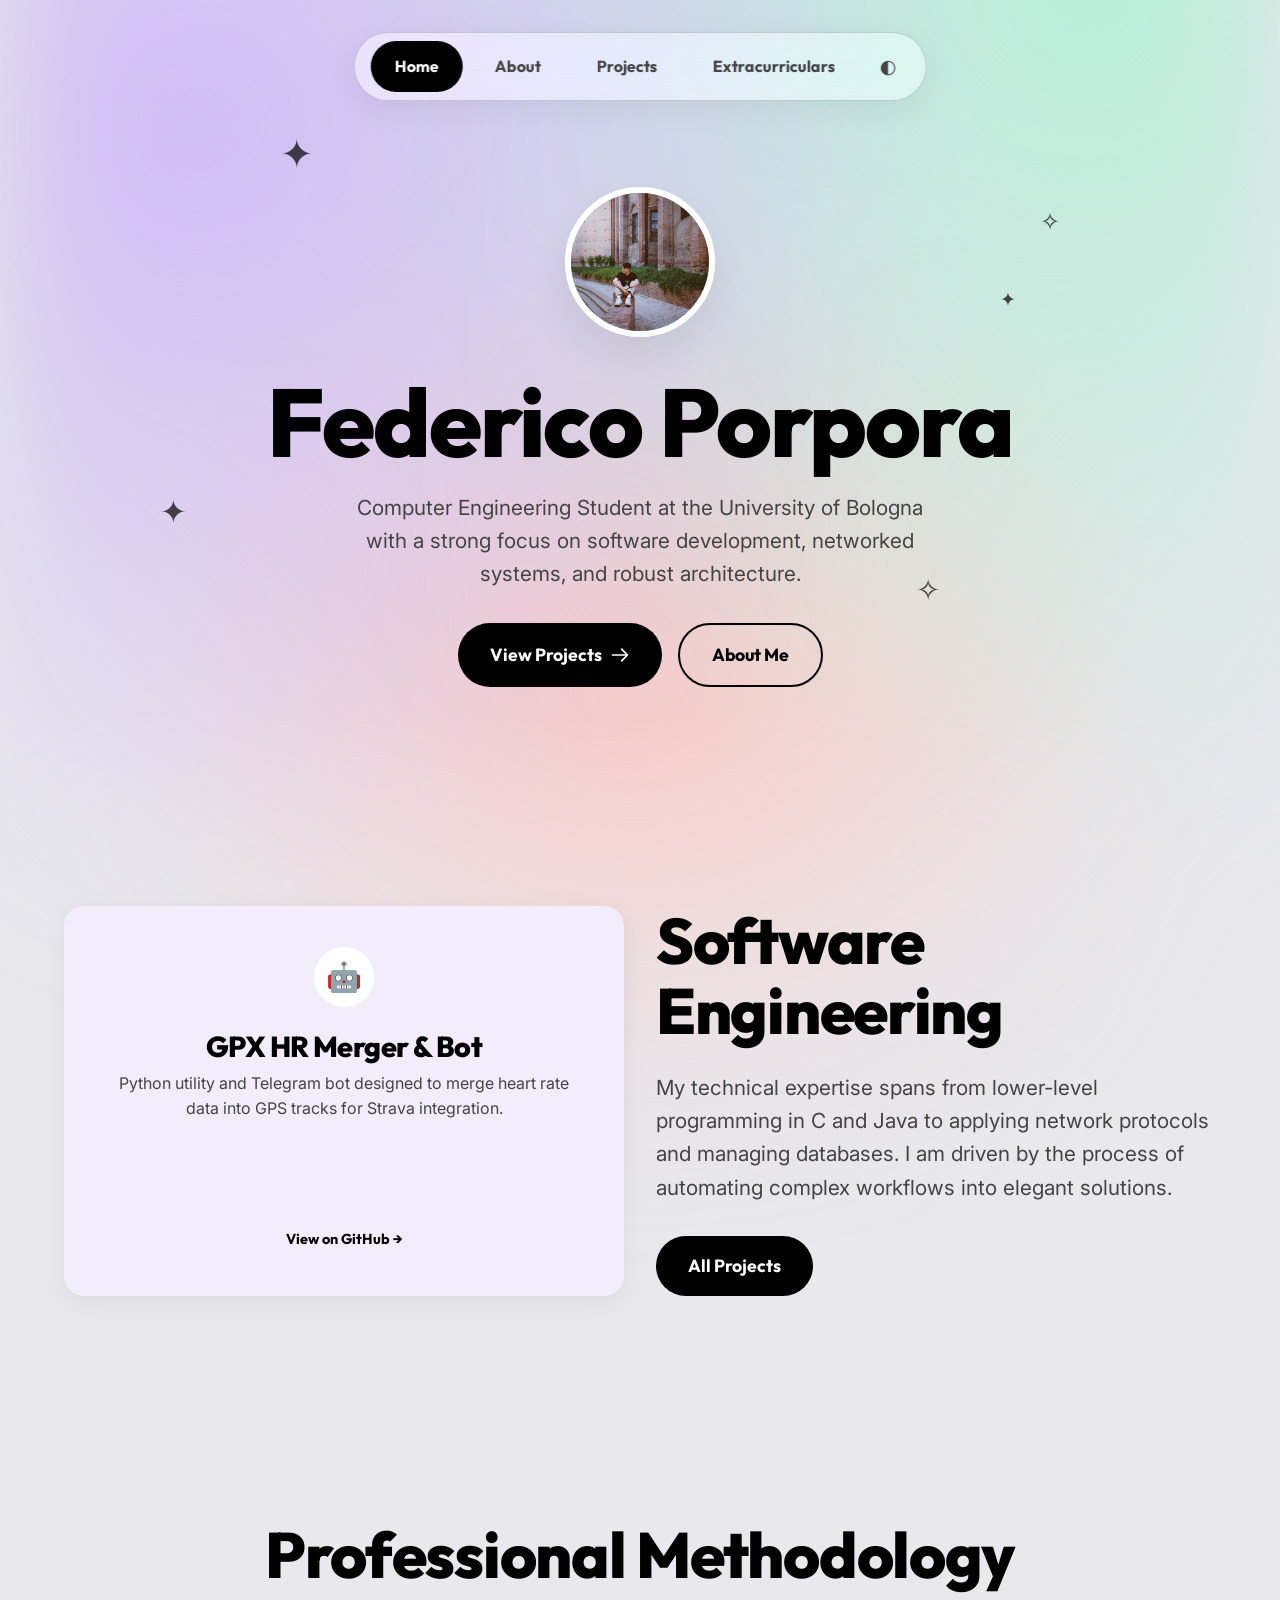
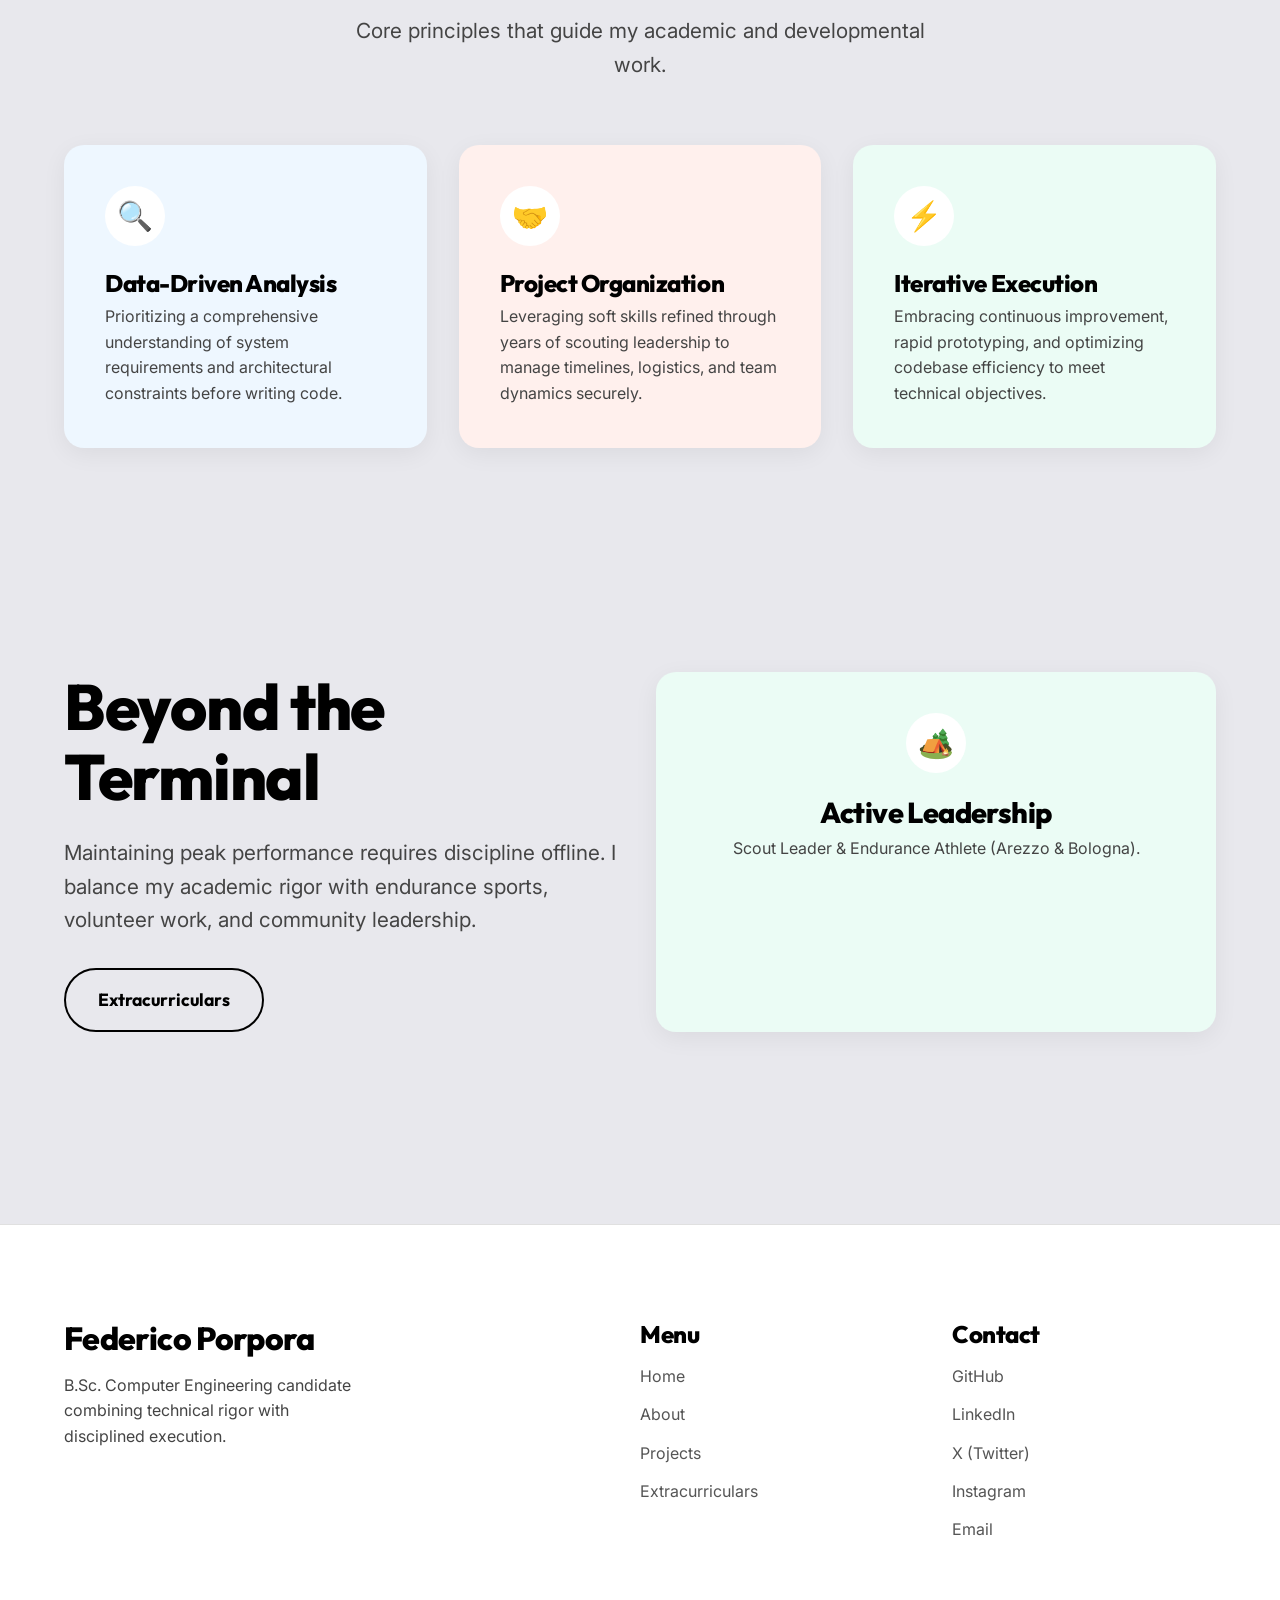
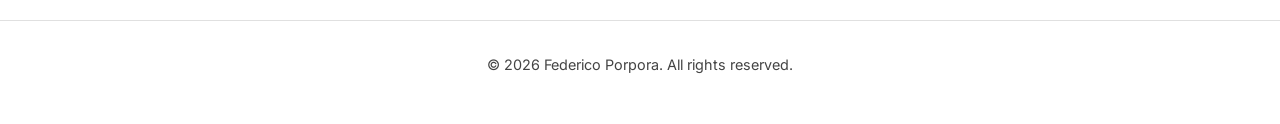
==== commit 04f93435: "more changes to design" ====
--- a/index.html
+++ b/index.html
@@ -37,11 +37,13 @@
 </head>
 <body>
     <nav>
-        <a href="index.html" class="active">Home</a>
-        <a href="about.html">About</a>
-        <a href="projects.html">Projects</a>
-        <a href="extracurriculars.html">Extracurriculars</a>
-        <button id="theme-toggle" class="theme-toggle" aria-label="Toggle dark mode">◐</button>
+        <div class="nav-links">
+            <a href="index.html" class="active">Home</a>
+            <a href="about.html">About</a>
+            <a href="projects.html">Projects</a>
+            <a href="extracurriculars.html">Extracurriculars</a>
+        </div>
+        <button id="theme-toggle" class="theme-toggle" aria-label="Toggle dark mode" style="flex-shrink: 0;">◐</button>
     </nav>
     <main>
         <div class="hero-wrapper">
@@ -145,6 +147,8 @@
                 <ul class="footer-list">
                     <li><a href="https://github.com/federicoporpora" target="_blank">GitHub</a></li>
                     <li><a href="https://linkedin.com/in/federicoporpora" target="_blank">LinkedIn</a></li>
+                    <li><a href="https://x.com/federicoporpora" target="_blank">X (Twitter)</a></li>
+                    <li><a href="https://instagram.com/federicoporpora" target="_blank">Instagram</a></li>
                     <li><a href="mailto:porporafederico@gmail.com">Email</a></li>
                 </ul>
             </div>
--- a/style.css
+++ b/style.css
@@ -1,26 +1,27 @@
 /* style.css */
 :root {
-    --bg: #fdfcfb;
-    --bg-alt: #f4f3f6;
-    --text-main: #1d1d1f;
-    --text-muted: #6e6e73;
-    
-    --accent-purple: #cbb4f6;
-    --accent-purple-dark: #8c52ff;
-    
-    --accent-mint: #b0eed4;
-    --accent-mint-dark: #00b67a;
-    
-    --accent-coral: #ffc4ba;
-    --accent-coral-dark: #ff6b57;
-    
-    --accent-blue: #bde0fe;
-    --accent-blue-dark: #2196f3;
-
-    --btn-bg: #1d1d1f;
+    --bg: #e8e8ed; /* Even darker off-white background for extreme contrast */
+    --text-main: #000000; /* Pure black text */
+    --text-muted: #444444; /* Darker muted text */
+    
+    --card-bg: #ffffff;
+    --card-border: rgba(0, 0, 0, 0.18); /* Much sharper borders */
+    
+    /* Highly saturated and dense pastel colors */
+    --accent-purple: rgba(138, 90, 224, 0.35);
+    --accent-mint: rgba(30, 200, 120, 0.4);
+    --accent-coral: rgba(255, 80, 60, 0.35);
+    --accent-blue: rgba(40, 160, 255, 0.4);
+    
+    --btn-bg: #000000;
     --btn-text: #ffffff;
     
-    --nav-bg: rgba(255, 255, 255, 0.85);
+    --nav-bg: rgba(255, 255, 255, 0.5);
+    --nav-border: rgba(0, 0, 0, 0.15); /* Sharper glass border */
+
+    --footer-bg: #ffffff;
+    --footer-text: #555555;
+    --footer-title: #000000;
 
     --border-radius-lg: 32px;
     --border-radius-md: 20px;
@@ -29,7 +30,7 @@
     --transition: all 0.3s cubic-bezier(0.25, 0.8, 0.25, 1);
     
     --card-bg: #ffffff;
-    --card-border: rgba(0,0,0,0.04);
+    --card-border: rgba(0, 0, 0, 0.12);
     
     --icon-bg: #ffffff;
     --icon-color: #1d1d1f;
@@ -38,15 +39,12 @@
     --card-mint-bg: #ebfcf5;
     --card-coral-bg: #fff0ed;
     --card-blue-bg: #eef7ff;
-    
-    --footer-bg: #111111;
-    --footer-text: #ffffff;
 }
 
 [data-theme="dark"] {
     --bg: #111111;
     --bg-alt: #161618;
-    --text-main: #f5f5f7;
+    --text-main: #ffffff;
     --text-muted: #a1a1a6;
     
     --accent-purple: #5e3a96;
@@ -61,13 +59,14 @@
     --accent-blue: #2a6496;
     --accent-blue-dark: #4299e1;
 
-    --btn-bg: #f5f5f7;
-    --btn-text: #111111;
-    
-    --nav-bg: rgba(20, 20, 20, 0.85);
+    --btn-bg: #ffffff;
+    --btn-text: #000000;
+    
+    --nav-bg: rgba(20, 20, 20, 0.4);
+    --nav-border: rgba(255, 255, 255, 0.15);
     
     --card-bg: #1c1c1e;
-    --card-border: rgba(255,255,255,0.05);
+    --card-border: rgba(255,255,255,0.08);
     
     --icon-bg: #333333;
     --icon-color: #ffffff;
@@ -78,15 +77,23 @@
     --card-blue-bg: #1f2a3d;
     
     --footer-bg: #000000;
+    --footer-text: #a1a1a6;
+    --footer-title: #ffffff;
 }
 /* Base */
 * { box-sizing: border-box; margin: 0; padding: 0; }
+html { 
+    background-color: var(--bg); 
+    overscroll-behavior: none;
+    transition: background-color 0.3s ease; 
+}
 body {
     font-family: 'Inter', sans-serif;
     background-color: var(--bg);
     color: var(--text-main);
     line-height: 1.6;
     overflow-x: hidden;
+    overscroll-behavior: none;
     transition: background-color 0.3s ease, color 0.3s ease;
 }
 
@@ -117,15 +124,20 @@
     left: 50%;
     transform: translateX(-50%);
     background: var(--nav-bg);
-    backdrop-filter: blur(12px);
-    -webkit-backdrop-filter: blur(12px);
+    backdrop-filter: blur(24px) saturate(180%);
+    -webkit-backdrop-filter: blur(24px) saturate(180%);
     padding: 0.5rem 1rem;
     border-radius: 100px;
-    box-shadow: 0 4px 20px rgba(0,0,0,0.05);
+    box-shadow: 0 8px 32px rgba(0,0,0,0.06);
     z-index: 1000;
     display: flex;
     gap: 0.5rem;
-    border: 1px solid rgba(0,0,0,0.02);
+    border: 1px solid var(--nav-border);
+    align-items: center;
+}
+.nav-links {
+    display: flex;
+    gap: 0.5rem;
     align-items: center;
 }
 nav a {
@@ -162,14 +174,15 @@
     nav a { padding: 0.6rem 0.8rem; font-size: 0.9rem; white-space: nowrap; }
     nav { 
         top: 1rem; width: 95%; 
-        justify-content: flex-start;
+        justify-content: space-between;
+    }
+    .nav-links {
         overflow-x: auto;
         -webkit-overflow-scrolling: touch;
         scrollbar-width: none;
         -ms-overflow-style: none;
-        border-radius: 100px;
     }
-    nav::-webkit-scrollbar { display: none; }
+    .nav-links::-webkit-scrollbar { display: none; }
     .bento-card { padding: 1.5rem; }
     .card-title { font-size: 1.5rem; }
     .section-pad { padding-top: 4rem; padding-bottom: 4rem; }
@@ -323,19 +336,20 @@
 /* Cards */
 .bento-card {
     background: var(--card-bg);
-    border-radius: var(--border-radius-lg);
+    border: 1px solid var(--card-border);
+    border-radius: var(--border-radius-md);
     padding: 2.5rem;
-    transition: var(--transition);
     position: relative;
     overflow: hidden;
-    border: 1px solid var(--card-border);
+    transition: transform 0.3s ease, box-shadow 0.3s ease;
+    box-shadow: 0 6px 24px rgba(0,0,0,0.06);
     display: flex;
     flex-direction: column;
     height: 100%;
 }
 .bento-card:hover {
     transform: translateY(-5px);
-    box-shadow: 0 20px 40px rgba(0,0,0,0.05);
+    box-shadow: 0 12px 32px rgba(0,0,0,0.12);
 }
 .card-icon {
     width: 60px;
@@ -379,14 +393,14 @@
 footer {
     background: var(--footer-bg); color: var(--footer-text);
     padding: 6rem 0 3rem; margin-top: 6rem;
-    border-radius: var(--border-radius-lg) var(--border-radius-lg) 0 0;
+    border-top: 1px solid var(--card-border);
 }
 .footer-grid { display: grid; grid-template-columns: 1fr; gap: 3rem; }
 @media (min-width: 768px) { .footer-grid { grid-template-columns: 2fr 1fr 1fr; } }
-.footer-title { font-size: 2rem; margin-bottom: 1rem; color: var(--footer-text);}
-footer a { color: #aaa; transition: var(--transition); }
-footer a:hover { color: var(--footer-text); }
-.footer-bottom { border-top: 1px solid #333; margin-top: 4rem; padding-top: 2rem; color: #777; font-size: 0.9rem; text-align: center; }
+.footer-title { font-size: 2rem; margin-bottom: 1rem; color: var(--footer-title);}
+footer a { color: var(--footer-text); transition: var(--transition); }
+footer a:hover { color: var(--text-main); }
+.footer-bottom { border-top: 1px solid var(--card-border); margin-top: 4rem; padding-top: 2rem; color: var(--text-muted); font-size: 0.9rem; text-align: center; }
 .footer-list { list-style: none; }
 .footer-list li { margin-bottom: 0.8rem; }
 
